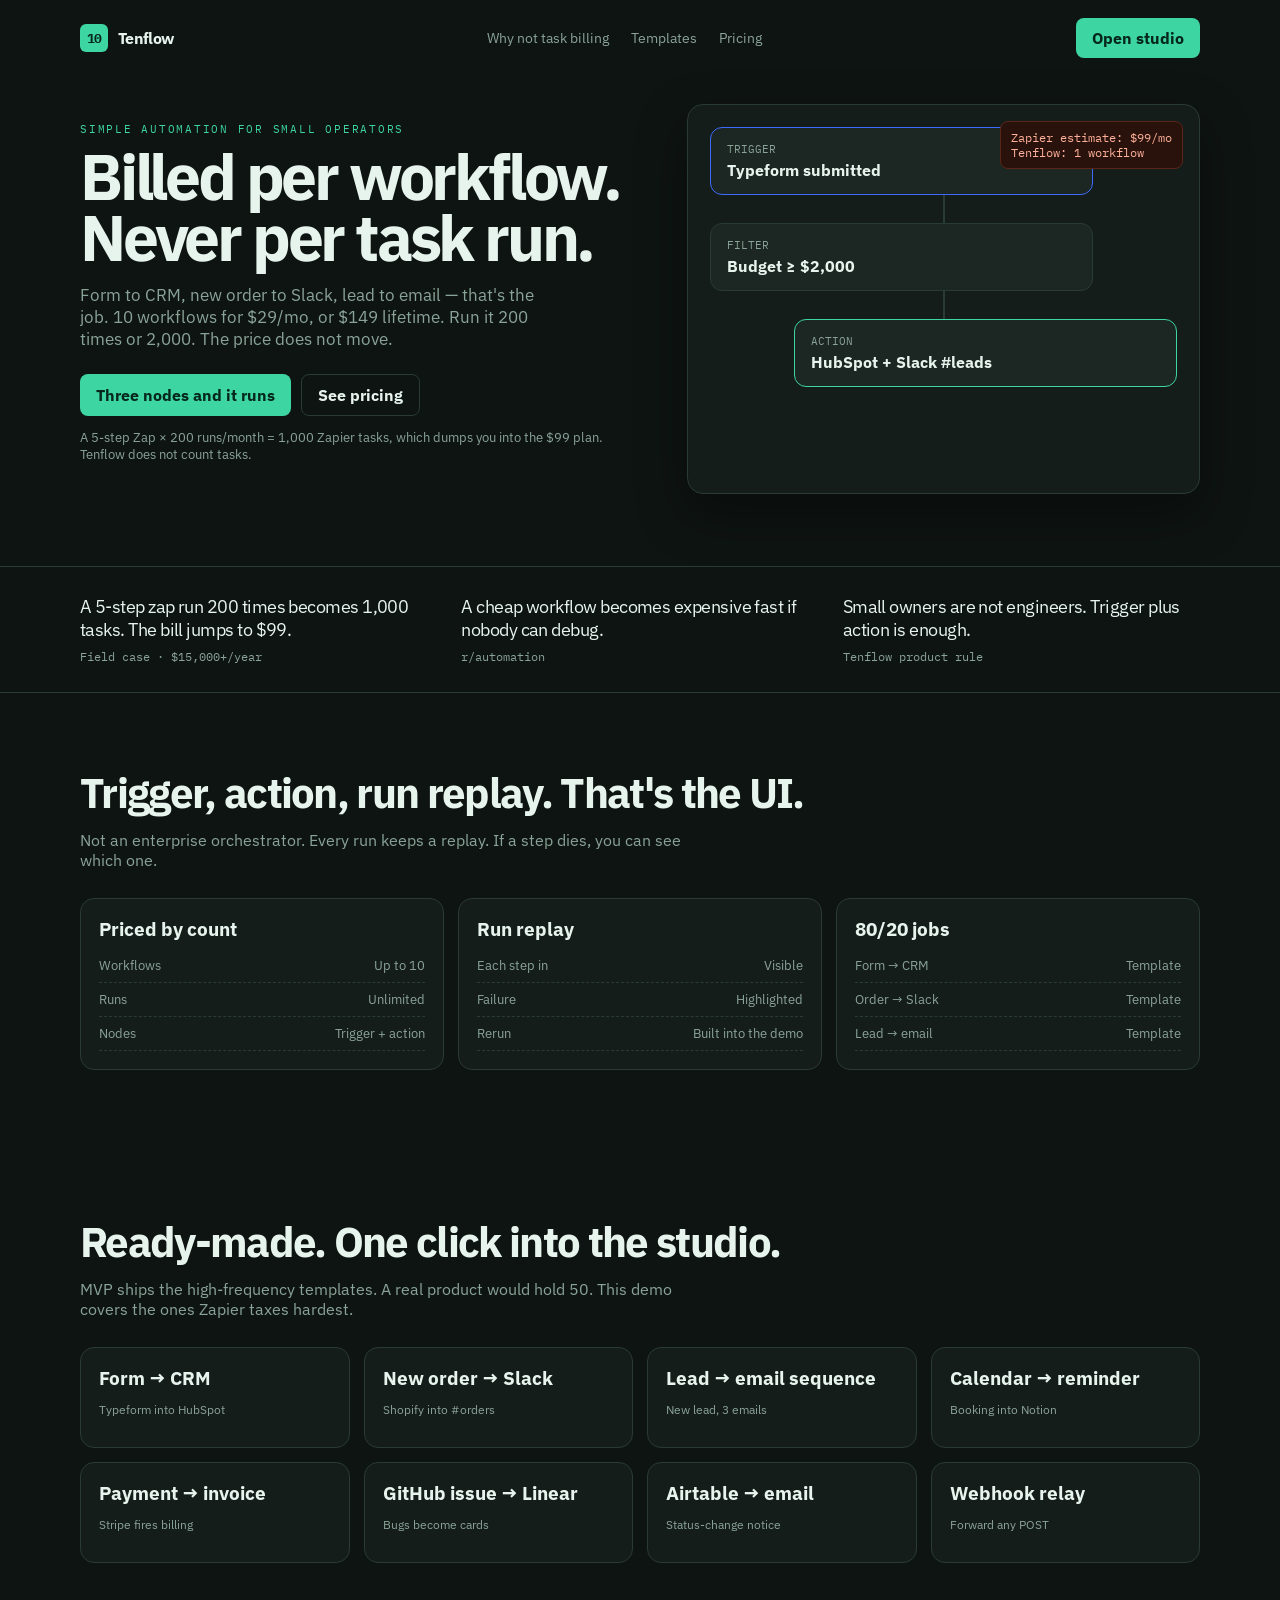
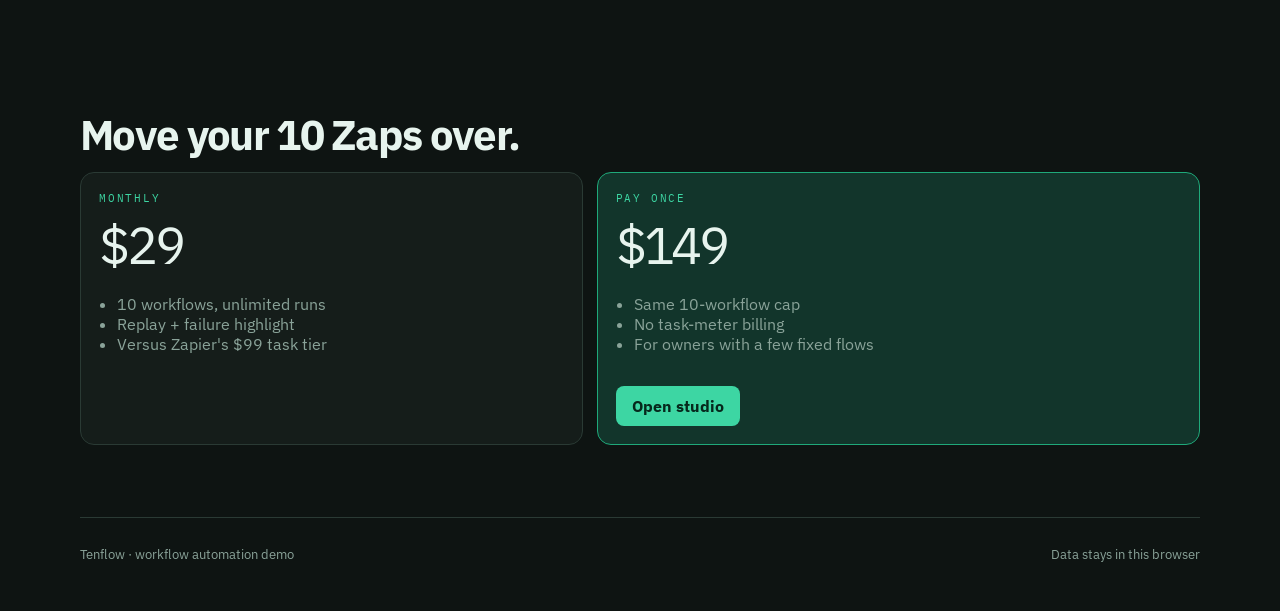
==== tenflow/index.html @ 25e0aaf3 "Dunner + Tenflow + Warmly demos" ====
<!DOCTYPE html>
<html lang="en">
<head>
  <meta charset="UTF-8" />
  <meta name="viewport" content="width=device-width, initial-scale=1" />
  <title>Tenflow — Pay per workflow, not per Zapier task</title>
  <link rel="preconnect" href="https://fonts.googleapis.com" />
  <link rel="preconnect" href="https://fonts.gstatic.com" crossorigin />
  <link href="https://fonts.googleapis.com/css2?family=IBM+Plex+Mono:wght@500&family=IBM+Plex+Sans:wght@400;600;700&display=swap" rel="stylesheet" />
  <link rel="stylesheet" href="css/main.css" />
</head>
<body>
  <header class="wrap top">
    <a class="brand" href="index.html"><span class="mark">10</span> Tenflow</a>
    <nav class="nav">
      <a href="#why">Why not task billing</a>
      <a href="#tpl">Templates</a>
      <a href="#price">Pricing</a>
    </nav>
    <a class="btn" href="app.html">Open studio</a>
  </header>

  <section class="wrap hero">
    <div>
      <div class="kicker">Simple automation for small operators</div>
      <h1>Billed per workflow. Never per task run.</h1>
      <p class="lede">Form to CRM, new order to Slack, lead to email — that's the job. 10 workflows for $29/mo, or $149 lifetime. Run it 200 times or 2,000. The price does not move.</p>
      <div class="hero-actions">
        <a class="btn" href="app.html">Three nodes and it runs</a>
        <a class="btn ghost" href="#price">See pricing</a>
      </div>
      <p class="note">A 5-step Zap × 200 runs/month = 1,000 Zapier tasks, which dumps you into the $99 plan. Tenflow does not count tasks.</p>
    </div>
    <div class="canvas">
      <div class="cost">Zapier estimate: $99/mo<br />Tenflow: 1 workflow</div>
      <div class="node trigger"><div class="t">TRIGGER</div><h3>Typeform submitted</h3></div>
      <div class="pipe"></div>
      <div class="node"><div class="t">FILTER</div><h3>Budget ≥ $2,000</h3></div>
      <div class="pipe"></div>
      <div class="node action"><div class="t">ACTION</div><h3>HubSpot + Slack #leads</h3></div>
    </div>
  </section>

  <section class="strip" id="why">
    <div class="wrap">
      <div>
        <p class="quote">A 5-step zap run 200 times becomes 1,000 tasks. The bill jumps to $99.</p>
        <div class="who">Field case · $15,000+/year</div>
      </div>
      <div>
        <p class="quote">A cheap workflow becomes expensive fast if nobody can debug.</p>
        <div class="who">r/automation</div>
      </div>
      <div>
        <p class="quote">Small owners are not engineers. Trigger plus action is enough.</p>
        <div class="who">Tenflow product rule</div>
      </div>
    </div>
  </section>

  <section class="wrap section">
    <h2>Trigger, action, run replay. That's the UI.</h2>
    <p class="sub">Not an enterprise orchestrator. Every run keeps a replay. If a step dies, you can see which one.</p>
    <div class="three">
      <div class="card">
        <h3>Priced by count</h3>
        <div class="mini"><span>Workflows</span><span>Up to 10</span></div>
        <div class="mini"><span>Runs</span><span>Unlimited</span></div>
        <div class="mini"><span>Nodes</span><span>Trigger + action</span></div>
      </div>
      <div class="card">
        <h3>Run replay</h3>
        <div class="mini"><span>Each step in</span><span>Visible</span></div>
        <div class="mini"><span>Failure</span><span>Highlighted</span></div>
        <div class="mini"><span>Rerun</span><span>Built into the demo</span></div>
      </div>
      <div class="card">
        <h3>80/20 jobs</h3>
        <div class="mini"><span>Form → CRM</span><span>Template</span></div>
        <div class="mini"><span>Order → Slack</span><span>Template</span></div>
        <div class="mini"><span>Lead → email</span><span>Template</span></div>
      </div>
    </div>
  </section>

  <section class="wrap section" id="tpl">
    <h2>Ready-made. One click into the studio.</h2>
    <p class="sub">MVP ships the high-frequency templates. A real product would hold 50. This demo covers the ones Zapier taxes hardest.</p>
    <div class="tpls" id="homeTpls"></div>
  </section>

  <section class="wrap section" id="price">
    <h2>Move your 10 Zaps over.</h2>
    <div class="pricing">
      <div class="price">
        <div class="kicker">Monthly</div>
        <div class="amt">$29</div>
        <ul>
          <li>10 workflows, unlimited runs</li>
          <li>Replay + failure highlight</li>
          <li>Versus Zapier's $99 task tier</li>
        </ul>
      </div>
      <div class="price featured">
        <div class="kicker">Pay once</div>
        <div class="amt">$149</div>
        <ul>
          <li>Same 10-workflow cap</li>
          <li>No task-meter billing</li>
          <li>For owners with a few fixed flows</li>
        </ul>
        <a class="btn" href="app.html" style="margin-top:16px">Open studio</a>
      </div>
    </div>
  </section>

  <footer class="wrap">
    <span>Tenflow · workflow automation demo</span>
    <span>Data stays in this browser</span>
  </footer>
  <script>
    const tpls = [
      ["Form → CRM", "Typeform into HubSpot"],
      ["New order → Slack", "Shopify into #orders"],
      ["Lead → email sequence", "New lead, 3 emails"],
      ["Calendar → reminder", "Booking into Notion"],
      ["Payment → invoice", "Stripe fires billing"],
      ["GitHub issue → Linear", "Bugs become cards"],
      ["Airtable → email", "Status-change notice"],
      ["Webhook relay", "Forward any POST"]
    ];
    document.getElementById("homeTpls").innerHTML = tpls.map(([a,b]) =>
      `<a class="card tpl" href="app.html?tpl=${encodeURIComponent(a)}"><h3>${a}</h3><p class="hint">${b}</p></a>`
    ).join("");
  </script>
</body>
</html>
---- tenflow/css/main.css ----
:root {
  --bg: #0e1412;
  --panel: #151d1a;
  --panel-2: #1c2622;
  --line: #2a3a34;
  --ink: #e7f4ee;
  --muted: #8aa399;
  --mint: #3dd6a3;
  --mint-2: #1fa97a;
  --warn: #ff6a3d;
  --gold: #e2c36b;
  --shadow: 0 20px 50px rgba(0, 0, 0, 0.35);
  --sans: "IBM Plex Sans", "PingFang SC", "Noto Sans SC", sans-serif;
  --mono: "IBM Plex Mono", ui-monospace, monospace;
}
* { box-sizing: border-box; }
html, body { margin: 0; background: var(--bg); color: var(--ink); font-family: var(--sans); }
a { color: inherit; text-decoration: none; }
button, input, select, textarea { font: inherit; color: inherit; }
.wrap { width: min(1120px, calc(100% - 40px)); margin: 0 auto; }
.top { display: flex; align-items: center; justify-content: space-between; padding: 18px 0; }
.brand { display: flex; align-items: center; gap: 10px; font-weight: 700; letter-spacing: -0.04em; }
.mark {
  width: 28px; height: 28px; border-radius: 6px; background: var(--mint);
  color: #06281c; display: grid; place-items: center; font-family: var(--mono); font-size: 13px; font-weight: 700;
}
.nav { display: flex; gap: 22px; color: var(--muted); font-size: 14px; }
.btn {
  display: inline-flex; align-items: center; justify-content: center; gap: 8px;
  border: 0; background: var(--mint); color: #06281c; font-weight: 700;
  padding: 10px 16px; border-radius: 8px; cursor: pointer;
}
.btn.ghost { background: transparent; color: var(--ink); border: 1px solid var(--line); }
.btn.warn { background: var(--warn); color: #1a0a04; }
.btn:disabled { opacity: 0.4; cursor: not-allowed; }
.hero { display: grid; grid-template-columns: 1.05fr 0.95fr; gap: 40px; padding: 28px 0 72px; align-items: center; }
.kicker { font-family: var(--mono); font-size: 11px; letter-spacing: 0.16em; text-transform: uppercase; color: var(--mint); }
h1 { font-size: clamp(36px, 5.4vw, 64px); letter-spacing: -0.05em; line-height: 0.95; margin: 10px 0 16px; }
.lede { color: var(--muted); font-size: 17px; max-width: 46ch; }
.hero-actions { display: flex; gap: 10px; margin: 24px 0 12px; flex-wrap: wrap; }
.note { color: var(--muted); font-size: 13px; }
.canvas {
  background: var(--panel); border: 1px solid var(--line); border-radius: 16px;
  padding: 22px; min-height: 390px; box-shadow: var(--shadow); position: relative;
}
.node {
  background: var(--panel-2); border: 1px solid var(--line); border-radius: 12px; padding: 14px 16px; width: 82%;
}
.node.trigger { border-color: #3d6bff; }
.node.action { border-color: var(--mint); margin-left: 18%; }
.pipe { width: 2px; height: 28px; background: var(--line); margin: 0 auto; }
.node .t { font-size: 11px; color: var(--muted); font-family: var(--mono); }
.node h3 { margin: 4px 0 0; font-size: 16px; }
.cost {
  position: absolute; right: 16px; top: 16px; background: #2a120c; color: #ffb199;
  border: 1px solid #5a2418; border-radius: 8px; padding: 8px 10px; font-size: 12px; font-family: var(--mono);
}
.strip { border-top: 1px solid var(--line); border-bottom: 1px solid var(--line); padding: 28px 0; }
.strip .wrap { display: grid; grid-template-columns: repeat(3, 1fr); gap: 24px; }
.quote { margin: 0 0 8px; font-size: 18px; letter-spacing: -0.03em; }
.who { color: var(--muted); font-size: 12px; font-family: var(--mono); }
.section { padding: 72px 0; }
h2 { font-size: clamp(26px, 3.6vw, 42px); letter-spacing: -0.04em; margin: 0 0 10px; }
.sub { color: var(--muted); margin: 0 0 28px; max-width: 62ch; }
.three, .tpls, .pricing { display: grid; gap: 14px; }
.three { grid-template-columns: repeat(3, 1fr); }
.tpls { grid-template-columns: repeat(4, 1fr); }
.pricing { grid-template-columns: 1fr 1.2fr; }
.card, .price {
  background: var(--panel); border: 1px solid var(--line); border-radius: 14px; padding: 18px;
}
.card h3, .price h3 { margin: 0 0 8px; }
.mini { display: flex; justify-content: space-between; font-size: 13px; padding: 8px 0; border-bottom: 1px dashed var(--line); color: var(--muted); }
.price.featured { background: #12352b; border-color: var(--mint-2); }
.amt { font-size: 52px; letter-spacing: -0.06em; margin: 6px 0; }
ul { color: var(--muted); padding-left: 18px; }
footer { display: flex; justify-content: space-between; padding: 28px 0 48px; color: var(--muted); font-size: 13px; border-top: 1px solid var(--line); }
.app-bar {
  display: flex; align-items: center; justify-content: space-between; gap: 12px;
  padding: 12px 18px; border-bottom: 1px solid var(--line); position: sticky; top: 0; background: rgba(14,20,18,0.92); z-index: 8;
}
.tabs { display: flex; gap: 6px; }
.tab { background: transparent; border: 0; color: var(--muted); padding: 8px 12px; border-radius: 8px; cursor: pointer; }
.tab.active { background: var(--panel-2); color: var(--ink); }
.app { width: min(1180px, calc(100% - 28px)); margin: 18px auto 60px; }
.panel { display: none; }
.panel.show { display: block; }
.split { display: grid; grid-template-columns: 280px 1fr 300px; gap: 14px; min-height: 620px; }
.col { background: var(--panel); border: 1px solid var(--line); border-radius: 14px; padding: 14px; overflow: auto; }
.wf {
  display: block; width: 100%; text-align: left; background: transparent; border: 1px solid transparent;
  padding: 10px; border-radius: 10px; cursor: pointer; margin-bottom: 6px;
}
.wf.active, .wf:hover { background: var(--panel-2); border-color: var(--line); }
.wf b { display: block; }
.wf span { color: var(--muted); font-size: 12px; }
.stage { display: flex; flex-direction: column; align-items: stretch; padding: 28px 18px; min-height: 560px; justify-content: center; }
label { display: block; font-size: 12px; color: var(--muted); margin: 12px 0 6px; }
input, select, textarea {
  width: 100%; background: var(--bg); border: 1px solid var(--line); border-radius: 8px; padding: 9px 10px; outline: none;
}
textarea { min-height: 72px; resize: vertical; }
.log {
  font-family: var(--mono); font-size: 12px; background: #0a100e; border-radius: 10px; padding: 12px; min-height: 180px;
  white-space: pre-wrap; color: #b7e8cf;
}
.stat-row { display: grid; grid-template-columns: repeat(3, 1fr); gap: 12px; margin-bottom: 14px; }
.stat { background: var(--panel); border: 1px solid var(--line); border-radius: 12px; padding: 14px; }
.stat b { display: block; font-size: 26px; letter-spacing: -0.04em; }
.run {
  background: var(--panel); border: 1px solid var(--line); border-radius: 12px; padding: 14px 16px; margin-bottom: 10px;
  display: grid; grid-template-columns: 1.3fr 1fr auto; gap: 10px; align-items: center;
}
.ok { color: var(--mint); }
.bad { color: var(--warn); }
.step { display: flex; gap: 10px; align-items: flex-start; padding: 8px 0; border-bottom: 1px solid var(--line); font-size: 13px; }
.dot { width: 8px; height: 8px; border-radius: 50%; background: var(--mint); margin-top: 6px; flex: none; }
.dot.wait { background: var(--gold); }
.dot.fail { background: var(--warn); }
.tpl { cursor: pointer; }
.hint { color: var(--muted); font-size: 12px; }
.empty { padding: 40px; text-align: center; color: var(--muted); }
@media (max-width: 980px) {
  .hero, .three, .tpls, .pricing, .split, .strip .wrap, .run { grid-template-columns: 1fr; }
  .nav { display: none; }
  .node.action { margin-left: 0; }
}
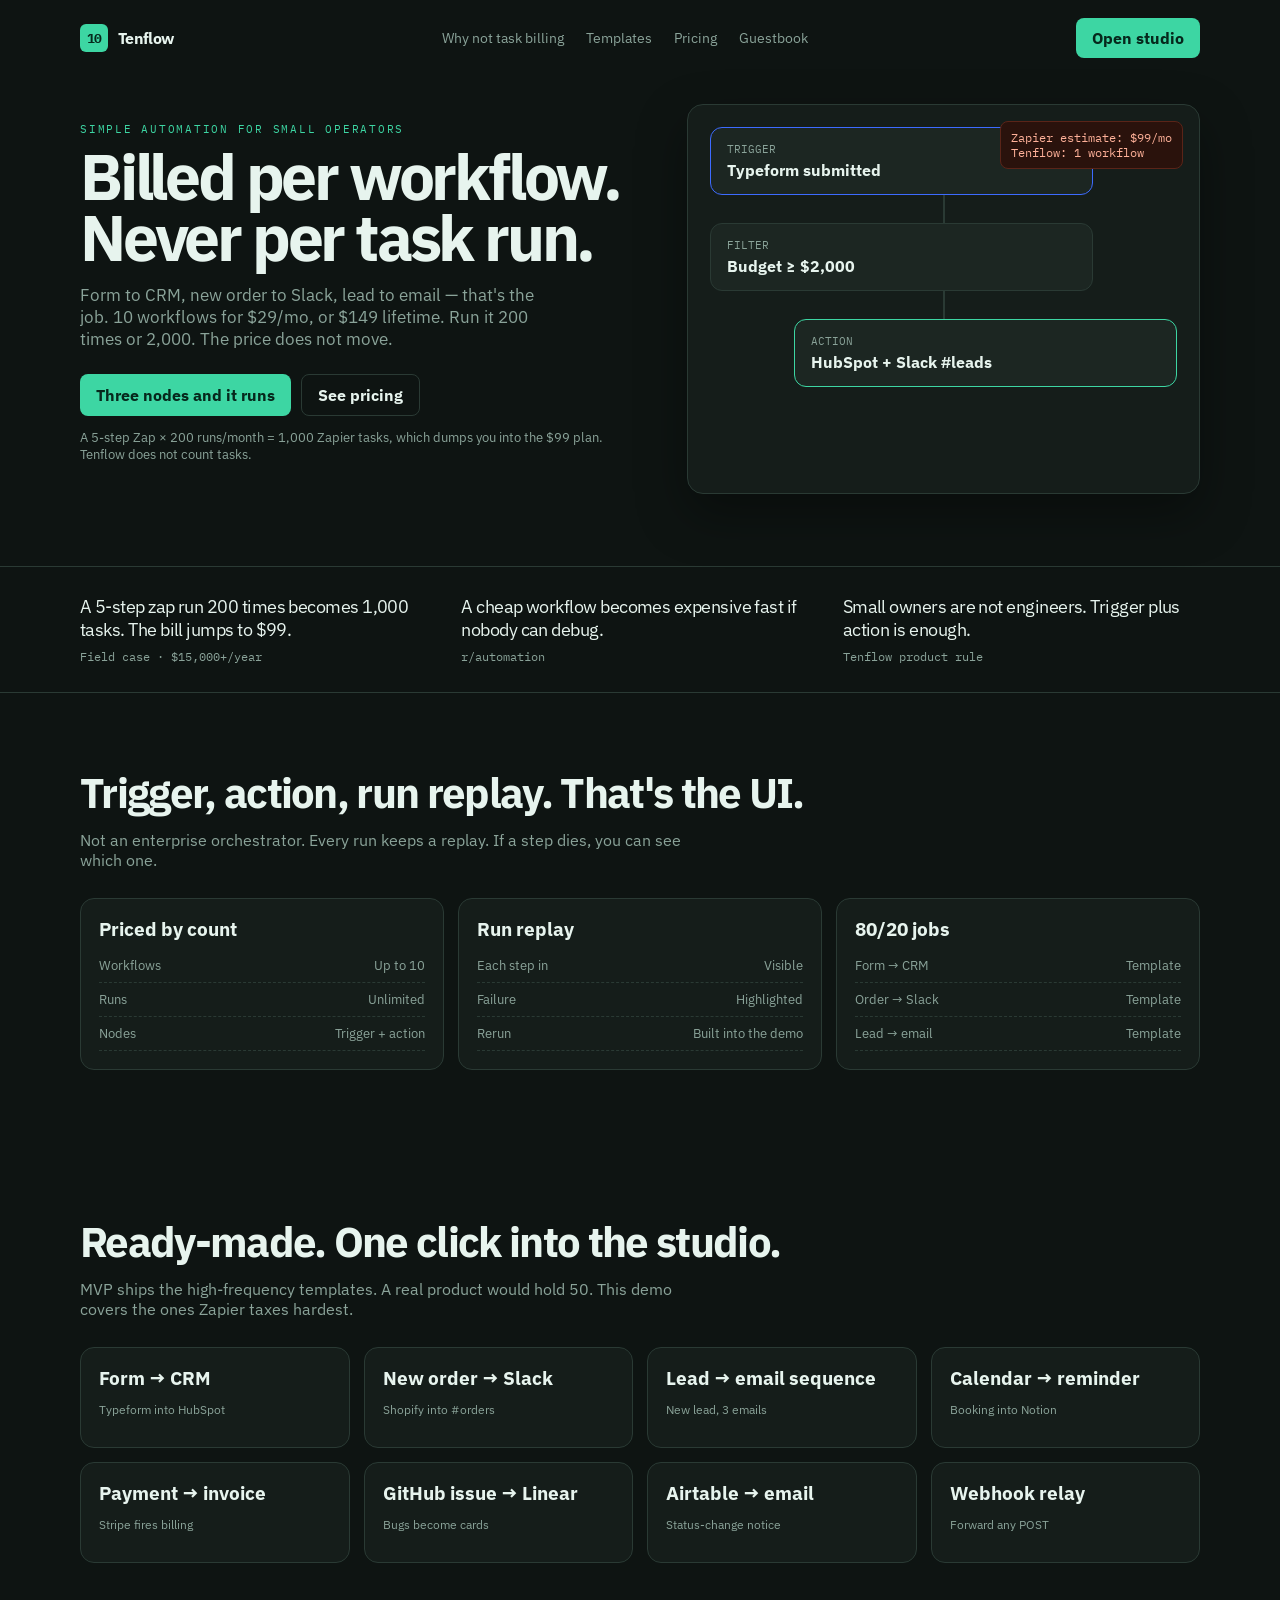
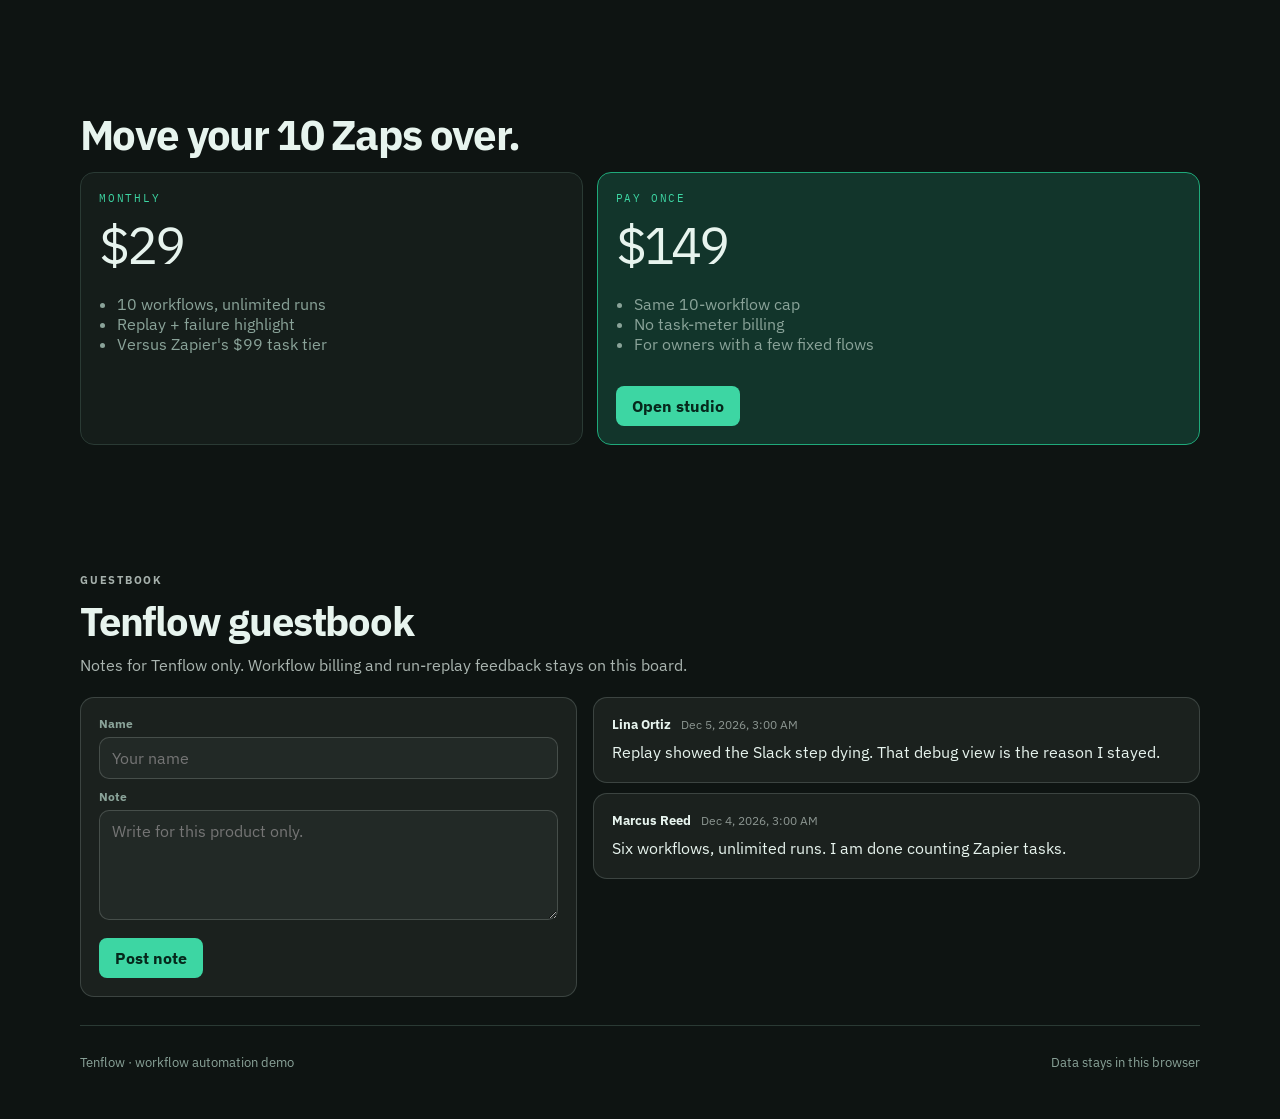
==== commit 05a156df: "Sync updated source (guest board, new pages) + keep English-only text" ====
--- a/tenflow/index.html
+++ b/tenflow/index.html
@@ -8,6 +8,7 @@
   <link rel="preconnect" href="https://fonts.gstatic.com" crossorigin />
   <link href="https://fonts.googleapis.com/css2?family=IBM+Plex+Mono:wght@500&family=IBM+Plex+Sans:wght@400;600;700&display=swap" rel="stylesheet" />
   <link rel="stylesheet" href="css/main.css" />
+  <link rel="stylesheet" href="../css/board.css" />
 </head>
 <body>
   <header class="wrap top">
@@ -16,6 +17,7 @@
       <a href="#why">Why not task billing</a>
       <a href="#tpl">Templates</a>
       <a href="#price">Pricing</a>
+      <a href="#guestbook">Guestbook</a>
     </nav>
     <a class="btn" href="app.html">Open studio</a>
   </header>
@@ -133,5 +135,6 @@
       `<a class="card tpl" href="app.html?tpl=${encodeURIComponent(a)}"><h3>${a}</h3><p class="hint">${b}</p></a>`
     ).join("");
   </script>
+  <script src="../js/board.js"></script>
 </body>
 </html>
--- a/css/board.css
+++ b/css/board.css
@@ -0,0 +1,81 @@
+.gb {
+  width: min(1120px, calc(100% - 40px));
+  margin: 0 auto;
+  padding: 56px 0 28px;
+  color: inherit;
+}
+.gb-inner { max-width: 1120px; }
+.gb-kicker {
+  font-size: 11px;
+  letter-spacing: 0.16em;
+  text-transform: uppercase;
+  font-weight: 700;
+  opacity: 0.7;
+  margin-bottom: 8px;
+}
+.gb h2 {
+  margin: 0 0 8px;
+  font-size: clamp(26px, 3.6vw, 40px);
+  letter-spacing: -0.03em;
+}
+.gb-sub {
+  opacity: 0.72;
+  margin: 0 0 22px;
+  max-width: 62ch;
+}
+.gb-grid {
+  display: grid;
+  grid-template-columns: 0.9fr 1.1fr;
+  gap: 16px;
+  align-items: start;
+}
+.gb-form,
+.gb-item,
+.gb-empty {
+  border: 1px solid color-mix(in srgb, currentColor 16%, transparent);
+  background: color-mix(in srgb, currentColor 6%, transparent);
+  border-radius: 14px;
+  padding: 18px;
+}
+.gb-form label {
+  display: block;
+  font-size: 12px;
+  font-weight: 700;
+  margin: 10px 0 6px;
+}
+.gb-form label:first-child { margin-top: 0; }
+.gb-form input,
+.gb-form textarea {
+  width: 100%;
+  border: 1px solid color-mix(in srgb, currentColor 18%, transparent);
+  background: color-mix(in srgb, currentColor 4%, transparent);
+  color: inherit;
+  border-radius: 10px;
+  padding: 10px 12px;
+  outline: none;
+}
+.gb-form textarea { min-height: 110px; resize: vertical; }
+.gb-actions {
+  display: flex;
+  gap: 10px;
+  align-items: center;
+  margin-top: 14px;
+  flex-wrap: wrap;
+}
+.gb-btn { margin: 0; }
+.gb-hint { font-size: 12px; opacity: 0.7; }
+.gb-list { display: flex; flex-direction: column; gap: 10px; max-height: 520px; overflow: auto; }
+.gb-item p { margin: 8px 0 0; line-height: 1.45; }
+.gb-meta {
+  display: flex;
+  gap: 10px;
+  align-items: baseline;
+  flex-wrap: wrap;
+  font-size: 13px;
+}
+.gb-meta time,
+.gb-page { opacity: 0.55; font-size: 12px; }
+.gb-empty { text-align: center; opacity: 0.7; padding: 36px 16px; }
+@media (max-width: 800px) {
+  .gb-grid { grid-template-columns: 1fr; }
+}
